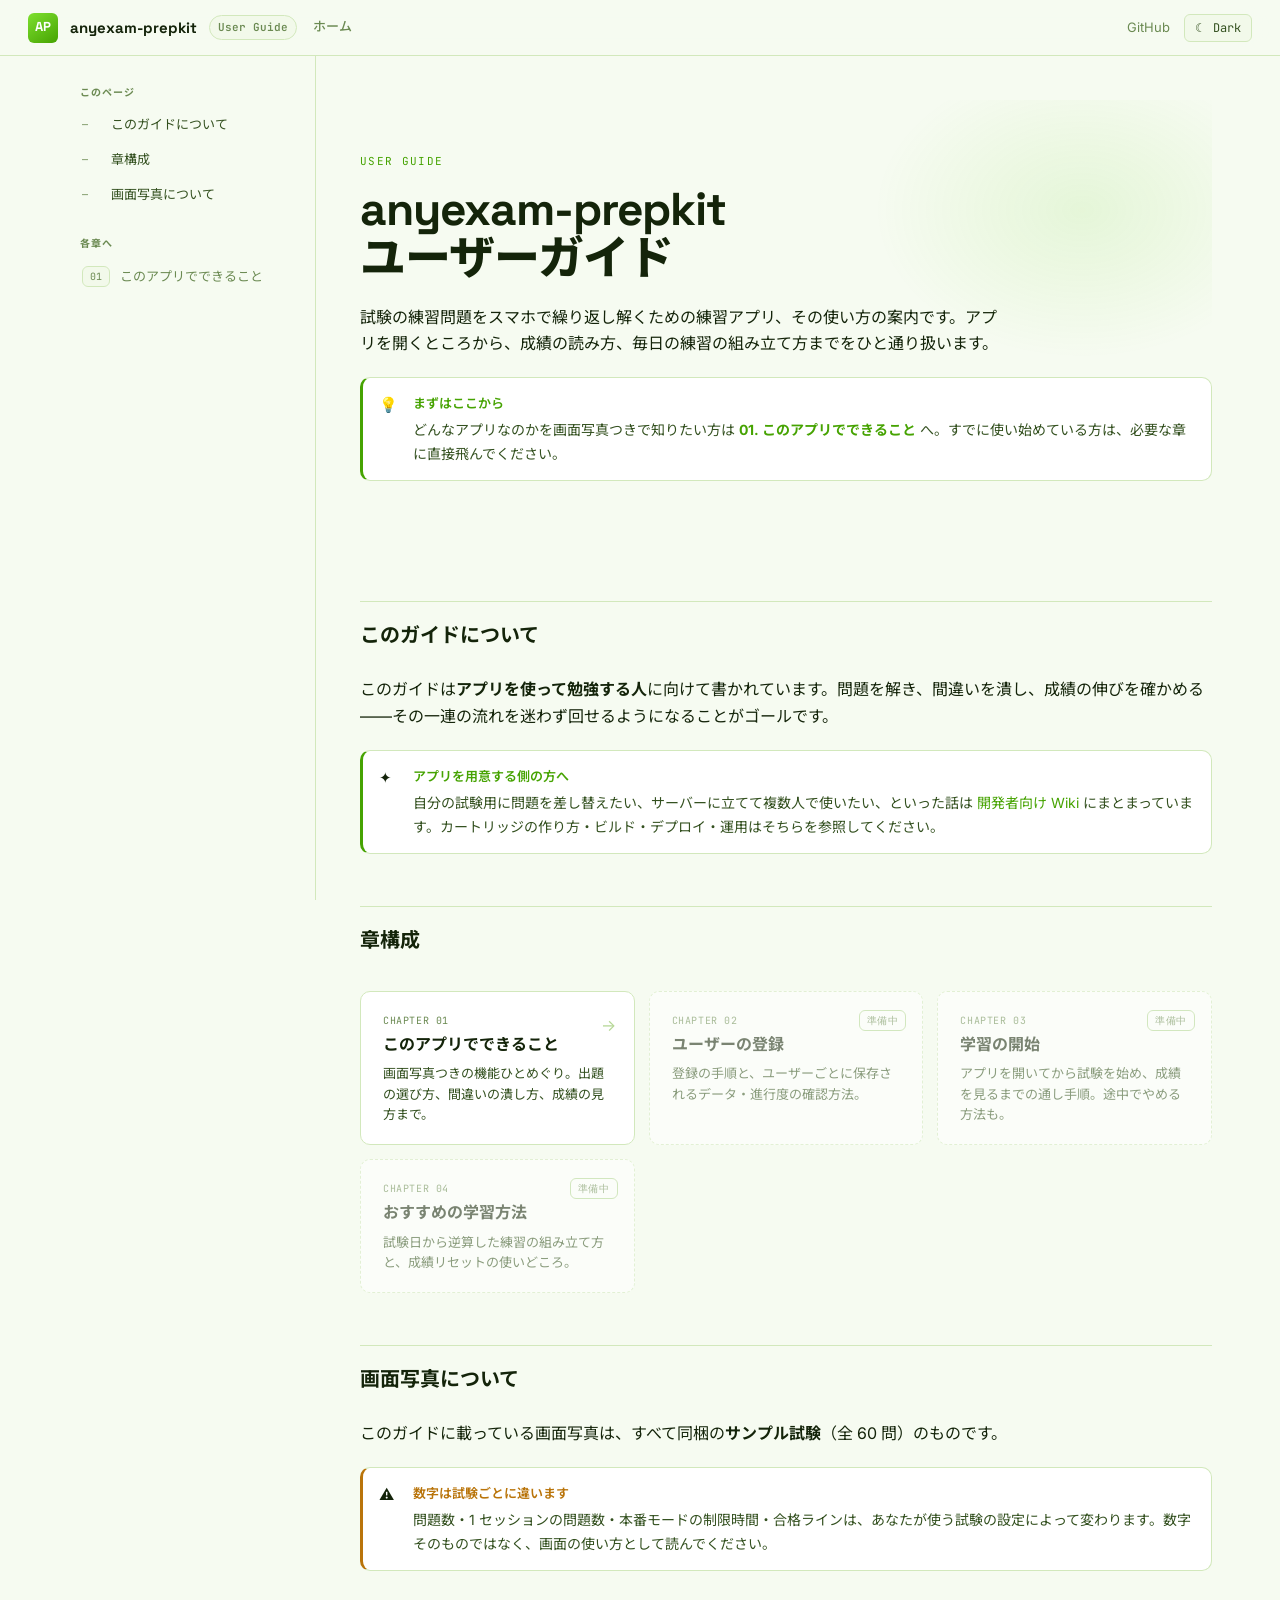
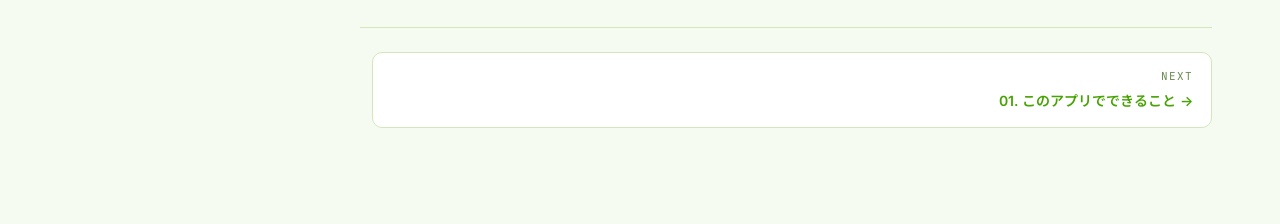
==== docs/user_guide/index.html @ 0434b2e1 "docs: ユーザーガイドを GitHub Pages の公開サイトにする Markdown 版を HTML の静的サイトに置き換え、docs/ を Pages の公開元にする。  - docs/us" ====
<!DOCTYPE html>
<html lang="ja" data-theme="void" data-mode="dark">
<head>
  <meta charset="UTF-8" />
  <meta name="viewport" content="width=device-width, initial-scale=1.0" />
  <title>anyexam-prepkit — ユーザーガイド</title>
  <meta name="description" content="試験対策アプリ anyexam-prepkit を使って勉強する人のためのユーザーガイド。" />
  <link rel="stylesheet" href="./assets/styles.css" />
  <script src="./assets/app.js" defer></script>
</head>
<body>
  <div id="read-progress"></div>

  <header class="page-header">
    <div class="brand">
      <a href="./index.html">
        <span class="logo">AP</span>
        <span>anyexam-prepkit</span>
      </a>
      <span class="badge">User Guide</span>
      <span class="page-title">ホーム</span>
    </div>
    <nav class="header-nav">
      <a href="https://github.com/Kumapapa2012/anyexam-prepkit" target="_blank" rel="noopener">GitHub</a>
      <button class="mode-btn" data-mode-toggle type="button">☀ Light</button>
    </nav>
  </header>

  <main class="page">
    <aside class="sidebar">
      <div class="sidebar-section">
        <p class="sidebar-heading">このページ</p>
        <ul class="sidebar-list" id="toc-index">
          <li><a href="#about"><span class="sn">—</span>このガイドについて</a></li>
          <li><a href="#chapters"><span class="sn">—</span>章構成</a></li>
          <li><a href="#note"><span class="sn">—</span>画面写真について</a></li>
        </ul>
      </div>
      <div class="sidebar-section">
        <p class="sidebar-heading">各章へ</p>
        <div class="sidebar-chapters">
          <a href="./01_what_you_can_do.html"><span class="cn">01</span>このアプリでできること</a>
        </div>
      </div>
    </aside>

    <article class="content">

      <!-- HERO -->
      <section id="hero">
        <div class="hero">
          <div class="hero-eyebrow">User Guide</div>
          <h1>anyexam-prepkit<br>ユーザーガイド</h1>
          <p class="lead">試験の練習問題をスマホで繰り返し解くための練習アプリ、その使い方の案内です。アプリを開くところから、成績の読み方、毎日の練習の組み立て方までをひと通り扱います。</p>
          <div class="callout callout-note">
            <span class="callout-icon">💡</span>
            <div class="callout-body">
              <span class="callout-title">まずはここから</span>
              <p>どんなアプリなのかを画面写真つきで知りたい方は <strong><a href="./01_what_you_can_do.html">01. このアプリでできること</a></strong> へ。すでに使い始めている方は、必要な章に直接飛んでください。</p>
            </div>
          </div>
        </div>
      </section>

      <!-- ABOUT -->
      <section id="about">
        <h2>このガイドについて</h2>
        <p>このガイドは<strong>アプリを使って勉強する人</strong>に向けて書かれています。問題を解き、間違いを潰し、成績の伸びを確かめる——その一連の流れを迷わず回せるようになることがゴールです。</p>

        <div class="callout callout-ok">
          <span class="callout-icon">✦</span>
          <div class="callout-body">
            <span class="callout-title">アプリを用意する側の方へ</span>
            <p>自分の試験用に問題を差し替えたい、サーバーに立てて複数人で使いたい、といった話は
            <a href="https://github.com/Kumapapa2012/anyexam-prepkit/wiki" target="_blank" rel="noopener">開発者向け Wiki</a>
            にまとまっています。カートリッジの作り方・ビルド・デプロイ・運用はそちらを参照してください。</p>
          </div>
        </div>
      </section>

      <!-- CHAPTERS -->
      <section id="chapters">
        <h2>章構成</h2>
        <div class="chapter-grid">
          <a class="chapter-card" href="./01_what_you_can_do.html">
            <span class="card-arrow">→</span>
            <span class="cn">Chapter 01</span>
            <h3>このアプリでできること</h3>
            <p>画面写真つきの機能ひとめぐり。出題の選び方、間違いの潰し方、成績の見方まで。</p>
          </a>
          <div class="chapter-card is-todo">
            <span class="cn">Chapter 02</span>
            <h3>ユーザーの登録</h3>
            <p>登録の手順と、ユーザーごとに保存されるデータ・進行度の確認方法。</p>
            <span class="todo-tag">準備中</span>
          </div>
          <div class="chapter-card is-todo">
            <span class="cn">Chapter 03</span>
            <h3>学習の開始</h3>
            <p>アプリを開いてから試験を始め、成績を見るまでの通し手順。途中でやめる方法も。</p>
            <span class="todo-tag">準備中</span>
          </div>
          <div class="chapter-card is-todo">
            <span class="cn">Chapter 04</span>
            <h3>おすすめの学習方法</h3>
            <p>試験日から逆算した練習の組み立て方と、成績リセットの使いどころ。</p>
            <span class="todo-tag">準備中</span>
          </div>
        </div>
      </section>

      <!-- NOTE -->
      <section id="note">
        <h2>画面写真について</h2>
        <p>このガイドに載っている画面写真は、すべて同梱の<strong>サンプル試験</strong>（全 60 問）のものです。</p>
        <div class="callout callout-warn">
          <span class="callout-icon">⚠️</span>
          <div class="callout-body">
            <span class="callout-title">数字は試験ごとに違います</span>
            <p>問題数・1 セッションの問題数・本番モードの制限時間・合格ラインは、あなたが使う試験の設定によって変わります。数字そのものではなく、画面の使い方として読んでください。</p>
          </div>
        </div>
      </section>

      <div class="pager">
        <span></span>
        <a class="next" href="./01_what_you_can_do.html">
          <span class="pager-label">Next</span>
          <span class="pager-title">01. このアプリでできること →</span>
        </a>
      </div>

    </article>
  </main>
</body>
</html>
---- docs/user_guide/assets/styles.css ----
/* ==========================================================================
   anyexam-prepkit — ユーザーガイド
   Theme: void (アプリのライムグリーンに合わせた配色) / Modes: dark | light
   ========================================================================== */

/* ---------- Google Fonts ---------- */
@import url('https://fonts.googleapis.com/css2?family=Inter:wght@300;400;500;600;700;800&family=JetBrains+Mono:ital,wght@0,400;0,500;0,700;1,400&family=Space+Grotesk:wght@400;500;600;700;800&family=Noto+Sans+JP:wght@400;500;700&display=swap');

/* ==========================================================================
   THEME TOKENS
   ========================================================================== */

/* ── dark ── */
:root,
[data-theme="void"][data-mode="dark"] {
  --bg:          #0a0f07;
  --bg-subtle:   #0e150a;
  --surface:     #131b0f;
  --surface-2:   #1a2414;
  --surface-3:   #24311b;
  --border:      #223019;
  --border-2:    #324524;
  --fg:          #e4f0da;
  --fg-2:        #b4cfa0;
  --muted:       #7a9865;
  --accent:      #7ee02f;
  --accent-2:    #58cc02;
  --accent-weak: rgba(126,224,47,.12);
  --accent-glow: rgba(126,224,47,.30);
  --ok:          #58cc02;
  --warn:        #f0b429;
  --err:         #f87171;
  --font-ui:     'Inter', 'Noto Sans JP', ui-sans-serif, sans-serif;
  --font-display:'Space Grotesk', 'Noto Sans JP', 'Inter', sans-serif;
  --font-mono:   'JetBrains Mono', ui-monospace, Consolas, monospace;
  --pre-bg:      #050803;
  --pre-border:  #1c2a14;
  --header-bg:   rgba(10,15,7,.88);
  --radius:      10px;
  --radius-sm:   6px;
  --radius-lg:   16px;
  color-scheme: dark;
}

/* ── light ── */
[data-theme="void"][data-mode="light"] {
  --bg:          #f6fbf1;
  --bg-subtle:   #edf7e3;
  --surface:     #ffffff;
  --surface-2:   #f2f9ea;
  --surface-3:   #e4f3d3;
  --border:      #d2e8bc;
  --border-2:    #b5d795;
  --fg:          #14240a;
  --fg-2:        #33501f;
  --muted:       #6b8a52;
  --accent:      #46a302;
  --accent-2:    #58cc02;
  --accent-weak: rgba(70,163,2,.10);
  --accent-glow: rgba(70,163,2,.22);
  --ok:          #46a302;
  --warn:        #b9740a;
  --err:         #d33a3a;
  --pre-bg:      #f3faeb;
  --pre-border:  #d2e8bc;
  --header-bg:   rgba(246,251,241,.92);
  color-scheme: light;
}
/* ==========================================================================
   RESET + BASE
   ========================================================================== */

*, *::before, *::after { box-sizing: border-box; }
html, body { margin: 0; padding: 0; }

body {
  font-family: var(--font-ui);
  background: var(--bg);
  color: var(--fg);
  line-height: 1.7;
  -webkit-font-smoothing: antialiased;
  transition: background .2s, color .2s;
}

a { color: var(--accent); text-decoration: none; }
a:hover { text-decoration: underline; }

code, pre, kbd { font-family: var(--font-mono); }

kbd {
  display: inline-block;
  padding: 1px 6px;
  border: 1px solid var(--border);
  border-bottom-width: 2px;
  border-radius: var(--radius-sm);
  background: var(--surface-2);
  font-size: .82em;
}

/* ==========================================================================
   PROGRESS BAR
   ========================================================================== */

#read-progress {
  position: fixed;
  top: 0; left: 0;
  height: 2px;
  width: 0%;
  background: linear-gradient(90deg, var(--accent), var(--accent-2));
  z-index: 200;
  transition: width .08s linear;
  box-shadow: 0 0 8px var(--accent-glow);
}

/* ==========================================================================
   HEADER
   ========================================================================== */

.page-header {
  position: sticky;
  top: 0;
  z-index: 100;
  height: 56px;
  background: var(--header-bg);
  backdrop-filter: blur(20px) saturate(1.6);
  -webkit-backdrop-filter: blur(20px) saturate(1.6);
  border-bottom: 1px solid var(--border);
  display: flex;
  align-items: center;
  justify-content: space-between;
  padding: 0 28px;
  gap: 16px;
}

.brand {
  display: flex;
  align-items: center;
  gap: 12px;
  font-family: var(--font-display);
  font-weight: 700;
  font-size: 15px;
  color: var(--fg);
}
.brand a { display: flex; align-items: center; gap: 12px; color: inherit; }
.brand a:hover { text-decoration: none; }

.logo {
  width: 30px; height: 30px;
  border-radius: var(--radius-sm);
  background: linear-gradient(145deg, #7ee02f 0%, #46a302 100%);
  display: grid; place-items: center;
  font-weight: 900; font-size: 13px;
  color: #fff;
  font-family: var(--font-display);
  flex-shrink: 0;
}

.badge {
  display: inline-block;
  padding: 2px 8px;
  border-radius: 999px;
  font-size: 11px; font-weight: 600;
  border: 1px solid var(--border);
  background: var(--surface-2);
  color: var(--muted);
  font-family: var(--font-mono);
  vertical-align: middle;
}

.badge-ok  { background: rgba(88,204,2,.12);  border-color: rgba(88,204,2,.4);  color: var(--ok);   }
.badge-warn{ background: rgba(240,180,41,.1);  border-color: rgba(240,180,41,.35);  color: var(--warn); }
.badge-err { background: rgba(248,113,113,.1); border-color: rgba(248,113,113,.35); color: var(--err);  }

.header-nav {
  display: flex; align-items: center; gap: 4px;
  font-size: 13px;
}
.header-nav a {
  color: var(--muted);
  padding: 5px 10px;
  border-radius: var(--radius-sm);
  transition: color .15s, background .15s;
}
.header-nav a:hover { color: var(--fg); background: var(--surface-2); text-decoration: none; }
.header-nav a.active { color: var(--fg); }

.theme-btn, .mode-btn {
  display: flex; align-items: center; gap: 6px;
  padding: 5px 10px;
  border: 1px solid var(--border);
  border-radius: var(--radius-sm);
  background: var(--surface-2);
  color: var(--fg-2);
  font-size: 12px;
  cursor: pointer;
  font-family: var(--font-mono);
  transition: border-color .15s, color .15s;
}
.theme-btn:hover, .mode-btn:hover { border-color: var(--accent); color: var(--accent); }

/* ==========================================================================
   LAYOUT
   ========================================================================== */

.page {
  display: grid;
  grid-template-columns: 248px 1fr;
  max-width: 1200px;
  margin: 0 auto;
  padding: 0 28px;
}

/* ==========================================================================
   SIDEBAR
   ========================================================================== */

.sidebar {
  position: sticky;
  top: 56px;
  align-self: start;
  height: calc(100vh - 56px);
  overflow-y: auto;
  padding: 28px 20px 28px 0;
  border-right: 1px solid var(--border);
  scrollbar-width: thin;
  scrollbar-color: var(--border) transparent;
}
.sidebar::-webkit-scrollbar { width: 3px; }
.sidebar::-webkit-scrollbar-thumb { background: var(--border); border-radius: 2px; }

.sidebar-section { margin-bottom: 24px; }

.sidebar-heading {
  font-size: 10px;
  text-transform: uppercase;
  letter-spacing: .1em;
  color: var(--muted);
  font-weight: 700;
  margin: 0 0 6px 12px;
  font-family: var(--font-mono);
}
[data-theme="void"] .sidebar-heading { font-family: var(--font-ui); }

.sidebar-list {
  list-style: none;
  padding: 0; margin: 0;
}
.sidebar-list li { margin: 1px 0; }

.sidebar-list a {
  display: flex;
  align-items: center;
  gap: 9px;
  padding: 6px 12px;
  border-radius: var(--radius-sm);
  color: var(--fg-2);
  font-size: 13px;
  transition: background .15s, color .15s, border-color .15s;
  border-left: 2px solid transparent;
  position: relative;
}
.sidebar-list a .sn {
  font-family: var(--font-mono);
  font-size: 10px;
  color: var(--muted);
  min-width: 20px;
  flex-shrink: 0;
  transition: color .15s;
}
.sidebar-list a:hover {
  background: var(--surface-2);
  color: var(--fg);
  text-decoration: none;
}
.sidebar-list a:hover .sn { color: var(--accent); }

.sidebar-list a.active {
  background: var(--accent-weak);
  color: var(--fg);
  border-left-color: var(--accent);
  font-weight: 600;
}
.sidebar-list a.active .sn { color: var(--accent); }

.sidebar-chapters a.current {
  background: var(--accent-weak);
  border-color: var(--accent);
  color: var(--fg);
}


/* chapter links */
.sidebar-chapters a {
  display: flex; align-items: center; gap: 10px;
  padding: 7px 12px;
  border-radius: var(--radius-sm);
  color: var(--muted);
  font-size: 13px;
  border-left: 2px solid transparent;
  transition: background .15s, color .15s;
}
.sidebar-chapters a:hover {
  background: var(--surface-2);
  color: var(--fg);
  text-decoration: none;
}
.sidebar-chapters a .cn {
  font-family: var(--font-mono);
  font-size: 10px;
  background: var(--surface-2);
  border: 1px solid var(--border);
  padding: 1px 5px;
  border-radius: var(--radius-sm);
  color: var(--muted);
  min-width: 28px;
  text-align: center;
  flex-shrink: 0;
}

/* ==========================================================================
   CONTENT — SHARED
   ========================================================================== */

.content {
  padding: 44px 0 96px 44px;
  min-width: 0;
}

.content > section { margin-bottom: 52px; }

.content p { color: var(--fg); margin: 0 0 12px; }
.content h3 {
  font-family: var(--font-display);
  font-size: 15px; font-weight: 700;
  margin: 28px 0 10px;
  color: var(--fg);
  display: flex; align-items: center; gap: 9px;
}
.content h3::before {
  content: '';
  width: 3px; height: 15px;
  background: var(--accent);
  border-radius: 2px;
  flex-shrink: 0;
}
.content ul, .content ol { padding-left: 1.5em; }
.content li { margin: 4px 0; color: var(--fg); }
.content strong { color: var(--fg); }

.lead {
  color: var(--fg-2);
  font-size: 16px;
  line-height: 1.65;
  max-width: 640px;
  margin: 0 0 28px;
}

/* inline code */
.content :not(pre) > code {
  background: var(--surface-2);
  border: 1px solid var(--border);
  padding: 1px 6px;
  border-radius: var(--radius-sm);
  font-size: .86em;
  color: var(--accent);
}

/* ==========================================================================
   CODE BLOCKS
   ========================================================================== */

.code-wrap { margin: 14px 0; }

.code-header {
  display: flex;
  align-items: center;
  justify-content: space-between;
  background: var(--surface);
  border: 1px solid var(--border);
  border-bottom: none;
  border-radius: var(--radius) var(--radius) 0 0;
  padding: 6px 12px;
}

.code-lang {
  font-family: var(--font-mono);
  font-size: 10px;
  color: var(--muted);
  text-transform: uppercase;
  letter-spacing: .08em;
}

.copy-btn {
  display: flex; align-items: center; gap: 5px;
  background: transparent;
  border: 1px solid var(--border);
  color: var(--muted);
  border-radius: var(--radius-sm);
  padding: 3px 8px;
  font-size: 11px;
  font-family: var(--font-mono);
  cursor: pointer;
  transition: border-color .15s, color .15s;
}
.copy-btn:hover { border-color: var(--accent); color: var(--accent); }
.copy-btn.copied { border-color: var(--ok); color: var(--ok); }

.content pre {
  background: var(--pre-bg);
  border: 1px solid var(--pre-border);
  border-top: none;
  border-radius: 0 0 var(--radius) var(--radius);
  padding: 16px 20px;
  overflow-x: auto;
  margin: 0;
}
.content pre code {
  background: transparent;
  border: none; padding: 0;
  color: var(--fg);
  font-size: 13px;
  line-height: 1.65;
}

/* ==========================================================================
   CALLOUTS
   ========================================================================== */

.callout {
  display: grid;
  grid-template-columns: 22px 1fr;
  gap: 0 12px;
  align-items: start;
  border: 1px solid var(--border);
  border-radius: var(--radius);
  padding: 14px 16px;
  margin: 20px 0;
  background: var(--surface);
}
.callout-icon { font-size: 15px; line-height: 1.7; }
.callout-title {
  display: block;
  font-weight: 600;
  font-size: 13px;
  margin-bottom: 4px;
}
.callout p { margin: 0; font-size: 14px; color: var(--fg-2); }

.callout-note  { border-left: 3px solid var(--accent); }
.callout-note  .callout-title { color: var(--accent); }
.callout-warn  { border-left: 3px solid var(--warn);  }
.callout-warn  .callout-title { color: var(--warn); }
.callout-ok    { border-left: 3px solid var(--ok);   }
.callout-ok    .callout-title { color: var(--ok); }

/* ==========================================================================
   TABLES
   ========================================================================== */

.content table {
  border-collapse: collapse;
  width: 100%;
  margin: 16px 0;
  font-size: 13.5px;
}
.content th, .content td {
  border: 1px solid var(--border);
  padding: 9px 14px;
  text-align: left;
  vertical-align: top;
}
.content th {
  background: var(--surface-2);
  font-weight: 600;
  font-size: 11px;
  text-transform: uppercase;
  letter-spacing: .05em;
  color: var(--muted);
}
.content tbody tr:hover td { background: var(--bg-subtle); }

/* ==========================================================================
   STEP LIST
   ========================================================================== */

.steps { list-style: none; padding: 0; margin: 16px 0; display: flex; flex-direction: column; gap: 10px; }

.steps > li {
  display: grid;
  grid-template-columns: 40px 1fr;
  background: var(--surface);
  border: 1px solid var(--border);
  border-radius: var(--radius);
  overflow: hidden;
  transition: border-color .15s;
}
.steps > li:hover { border-color: var(--accent); }

.step-num {
  display: grid; place-items: center;
  background: var(--surface-2);
  border-right: 1px solid var(--border);
  font-family: var(--font-mono);
  font-size: 13px; font-weight: 700;
  color: var(--accent);
  min-height: 48px;
}
@keyframes blink { 0%,100% { opacity: 1; } 50% { opacity: 0; } }

.step-body { padding: 14px 16px 14px 0; }
.step-body > strong:first-child { display: block; font-size: 14px; font-weight: 600; margin-bottom: 8px; }
.step-body > p { margin: 6px 0 0; font-size: 13px; color: var(--fg-2); }

/* ==========================================================================
   FIGURES
   ========================================================================== */

.figure {
  margin: 20px 0;
  border: 1px solid var(--border);
  border-radius: var(--radius);
  overflow: hidden;
  background: var(--surface);
}
.figure img { display: block; width: 100%; height: auto; }
.figure figcaption {
  padding: 8px 16px;
  font-size: 12px;
  color: var(--muted);
  border-top: 1px solid var(--border);
  font-family: var(--font-mono);
}
.figure-placeholder {
  aspect-ratio: 16/9;
  display: grid; place-items: center;
  background: repeating-linear-gradient(
    -45deg,
    var(--surface), var(--surface) 12px,
    var(--surface-2) 12px, var(--surface-2) 24px
  );
  color: var(--muted);
  font-size: 12px;
  font-family: var(--font-mono);
}

/* ==========================================================================
   PAGER
   ========================================================================== */

.pager {
  display: flex; gap: 12px;
  margin-top: 56px; padding-top: 24px;
  border-top: 1px solid var(--border);
}
.pager a {
  flex: 1;
  padding: 14px 18px;
  border: 1px solid var(--border);
  border-radius: var(--radius);
  background: var(--surface);
  transition: border-color .15s, background .15s;
}
.pager a:hover { border-color: var(--accent); background: var(--accent-weak); text-decoration: none; }
.pager-label { display: block; font-size: 11px; color: var(--muted); text-transform: uppercase; letter-spacing: .08em; font-family: var(--font-mono); margin-bottom: 4px; }
.pager-title { display: block; font-weight: 600; font-size: 14px; }
.pager .next { text-align: right; }

/* ==========================================================================
   HEADINGS — chapter pages
   ========================================================================== */

.chapter-eyebrow {
  font-family: var(--font-mono);
  font-size: 11px;
  letter-spacing: .12em;
  text-transform: uppercase;
  color: var(--accent);
  margin-bottom: 10px;
}

.content h1 {
  font-family: var(--font-display);
  font-size: 40px; font-weight: 800;
  letter-spacing: -.02em; line-height: 1.1;
  margin: 0 0 16px;
  position: relative;
}

/* big decorative chapter number behind heading (void/copper only) */
.chapter-bg-num {
  position: absolute;
  right: 0; top: -12px;
  font-size: 96px; font-weight: 900; line-height: 1;
  font-family: var(--font-display);
  color: var(--accent-weak);
  user-select: none; pointer-events: none;
  z-index: -1;
}

.content h2 {
  font-family: var(--font-display);
  font-size: 20px; font-weight: 700;
  margin: 0 0 14px;
  padding: 20px 0 14px;
  border-top: 1px solid var(--border);
  line-height: 1.3;
  display: flex; align-items: center; gap: 10px;
}

.h2-num {
  font-family: var(--font-mono);
  font-size: 11px; font-weight: 400;
  color: var(--muted);
  background: var(--surface-2);
  border: 1px solid var(--border);
  padding: 2px 7px;
  border-radius: var(--radius-sm);
  flex-shrink: 0;
}

/* ==========================================================================
   INDEX PAGE — hero
   ========================================================================== */

.hero {
  padding: 52px 0 48px;
  position: relative;
  overflow: hidden;
}
.hero-eyebrow {
  font-family: var(--font-mono);
  font-size: 11px;
  letter-spacing: .12em;
  text-transform: uppercase;
  color: var(--accent);
  margin-bottom: 14px;
}

.hero h1 {
  font-family: var(--font-display);
  font-size: 46px; font-weight: 800;
  letter-spacing: -.025em; line-height: 1.08;
  margin: 0 0 20px;
}

/* decorative gradient orb (void only) */
[data-theme="void"] .hero::before {
  content: '';
  position: absolute;
  right: -80px; top: -40px;
  width: 420px; height: 300px;
  background: radial-gradient(ellipse at center, rgba(88,204,2,.10) 0%, transparent 70%);
  pointer-events: none;
}

/* ==========================================================================
   CHAPTER CARDS (index page)
   ========================================================================== */

.chapter-grid {
  display: grid;
  grid-template-columns: repeat(auto-fill, minmax(260px, 1fr));
  gap: 14px;
  margin: 24px 0;
}

.chapter-card {
  display: block;
  padding: 20px 22px;
  border: 1px solid var(--border);
  border-radius: var(--radius);
  background: var(--surface);
  color: var(--fg);
  transition: transform .15s, border-color .15s, box-shadow .15s;
  position: relative;
  overflow: hidden;
}
[data-theme="void"] .chapter-card::after {
  content: '';
  position: absolute; inset: 0;
  background: linear-gradient(135deg, var(--accent-weak) 0%, transparent 60%);
  opacity: 0;
  transition: opacity .2s;
}
[data-theme="void"] .chapter-card:hover::after { opacity: 1; }

.chapter-card:hover {
  border-color: var(--accent);
  transform: translateY(-2px);
  box-shadow: 0 8px 24px var(--accent-glow);
  text-decoration: none;
}
.chapter-card .cn {
  font-family: var(--font-mono);
  font-size: 10px;
  color: var(--muted);
  letter-spacing: .06em;
  text-transform: uppercase;
  margin-bottom: 6px;
  display: block;
}
.chapter-card h3 {
  font-family: var(--font-display);
  font-size: 16px; font-weight: 700;
  margin: 0 0 8px; line-height: 1.3;
}
.chapter-card p {
  margin: 0;
  color: var(--fg-2);
  font-size: 13px; line-height: 1.55;
}
.chapter-card .card-arrow {
  position: absolute; right: 18px; top: 20px;
  color: var(--border-2);
  font-size: 16px;
  transition: color .15s, transform .15s;
}
.chapter-card:hover .card-arrow { color: var(--accent); transform: translateX(3px); }

/* ==========================================================================
   RESPONSIVE
   ========================================================================== */

.content > section,
.hero {
  scroll-margin-top: 72px;
}

@media (max-width: 880px) {
  .page { grid-template-columns: 1fr; padding: 0 16px; }
  .sidebar {
    position: static; height: auto;
    border-right: none;
    border-bottom: 1px solid var(--border);
    padding: 16px 0;
    display: flex; flex-wrap: wrap; gap: 0 24px;
  }
  .sidebar-section { min-width: 160px; }
  .content { padding: 24px 0 64px; }
  .content h1 { font-size: 30px; }
  .hero h1 { font-size: 32px; }
  .chapter-bg-num { display: none; }
}

/* ==========================================================================
   PHONE SCREENSHOTS
   スクリーンショットはすべて縦向きスマホ（375x812）。
   本文幅いっぱいに伸ばすと巨大になるので、端末幅に寄せて中央に置く。
   ========================================================================== */

.shot {
  margin: 24px 0;
  display: flex;
  flex-direction: column;
  align-items: center;
  gap: 10px;
}

.shot img {
  display: block;
  width: 100%;
  max-width: 300px;
  height: auto;
  border: 1px solid var(--border-2);
  border-radius: 18px;
  background: #fff;
  box-shadow: 0 8px 28px rgba(0, 0, 0, .28);
}
[data-mode="light"] .shot img { box-shadow: 0 6px 22px rgba(20, 36, 10, .14); }

.shot figcaption {
  font-family: var(--font-mono);
  font-size: 12px;
  line-height: 1.6;
  color: var(--muted);
  text-align: center;
  max-width: 460px;
}

/* 2〜3 枚を横並びに */
.shot-row {
  display: grid;
  grid-template-columns: repeat(auto-fit, minmax(200px, 1fr));
  gap: 22px;
  margin: 24px 0;
  align-items: start;
}
.shot-row .shot { margin: 0; }
.shot-row .shot img { max-width: 260px; }

/* 画面の一部を切り出した横長の図（端末枠を付けない） */
.shot.wide img {
  max-width: 100%;
  border-radius: var(--radius);
}

/* ==========================================================================
   FEATURE LIST — 「できること」の粒立て
   ========================================================================== */

.feature-list { display: flex; flex-direction: column; gap: 10px; margin: 18px 0; }

.feature-list > div {
  display: grid;
  grid-template-columns: 44px 1fr;
  gap: 4px 14px;
  align-items: start;
  padding: 14px 16px;
  background: var(--surface);
  border: 1px solid var(--border);
  border-radius: var(--radius);
  transition: border-color .15s;
}
.feature-list > div:hover { border-color: var(--accent); }
.feature-list .fi { font-size: 22px; grid-row: span 2; line-height: 1.3; text-align: center; }
.feature-list .ft { font-weight: 700; font-size: 14px; }
.feature-list .fd { font-size: 13px; color: var(--fg-2); line-height: 1.65; }

/* 本文中の軽い注記 */
.note-inline {
  font-size: 13px;
  color: var(--muted);
  border-left: 2px solid var(--border-2);
  padding-left: 12px;
  margin: 14px 0;
}

@media (max-width: 560px) {
  .shot-row { grid-template-columns: 1fr; }
}

/* ==========================================================================
   CHAPTER CARDS — 未執筆の章
   ========================================================================== */

.chapter-card.is-todo {
  opacity: .55;
  cursor: default;
  border-style: dashed;
}
.chapter-card.is-todo:hover {
  border-color: var(--border);
  transform: none;
  box-shadow: none;
}
[data-theme="void"] .chapter-card.is-todo:hover::after { opacity: 0; }

.todo-tag {
  position: absolute; right: 16px; top: 18px;
  font-family: var(--font-mono);
  font-size: 10px;
  letter-spacing: .06em;
  color: var(--muted);
  border: 1px solid var(--border-2);
  border-radius: var(--radius-sm);
  padding: 1px 7px;
}

/* 章カード内の h3 には見出しバーを付けない */
.chapter-card h3::before { display: none; }
.chapter-card h3 { display: block; }

/* ==========================================================================
   HEADER — 現在地ラベルと狭い画面での詰め
   ========================================================================== */

.page-title {
  font-size: 13px;
  color: var(--muted);
  font-weight: 500;
  margin-left: 4px;
  white-space: nowrap;
}
.brand a > span:last-child { white-space: nowrap; }

@media (max-width: 720px) {
  .page-header { padding: 0 14px; gap: 10px; }
  .page-title { display: none; }
}
@media (max-width: 480px) {
  .brand .badge { display: none; }
  .brand, .brand a { gap: 8px; }
  .brand { font-size: 14px; }
  .header-nav { gap: 10px; }
}
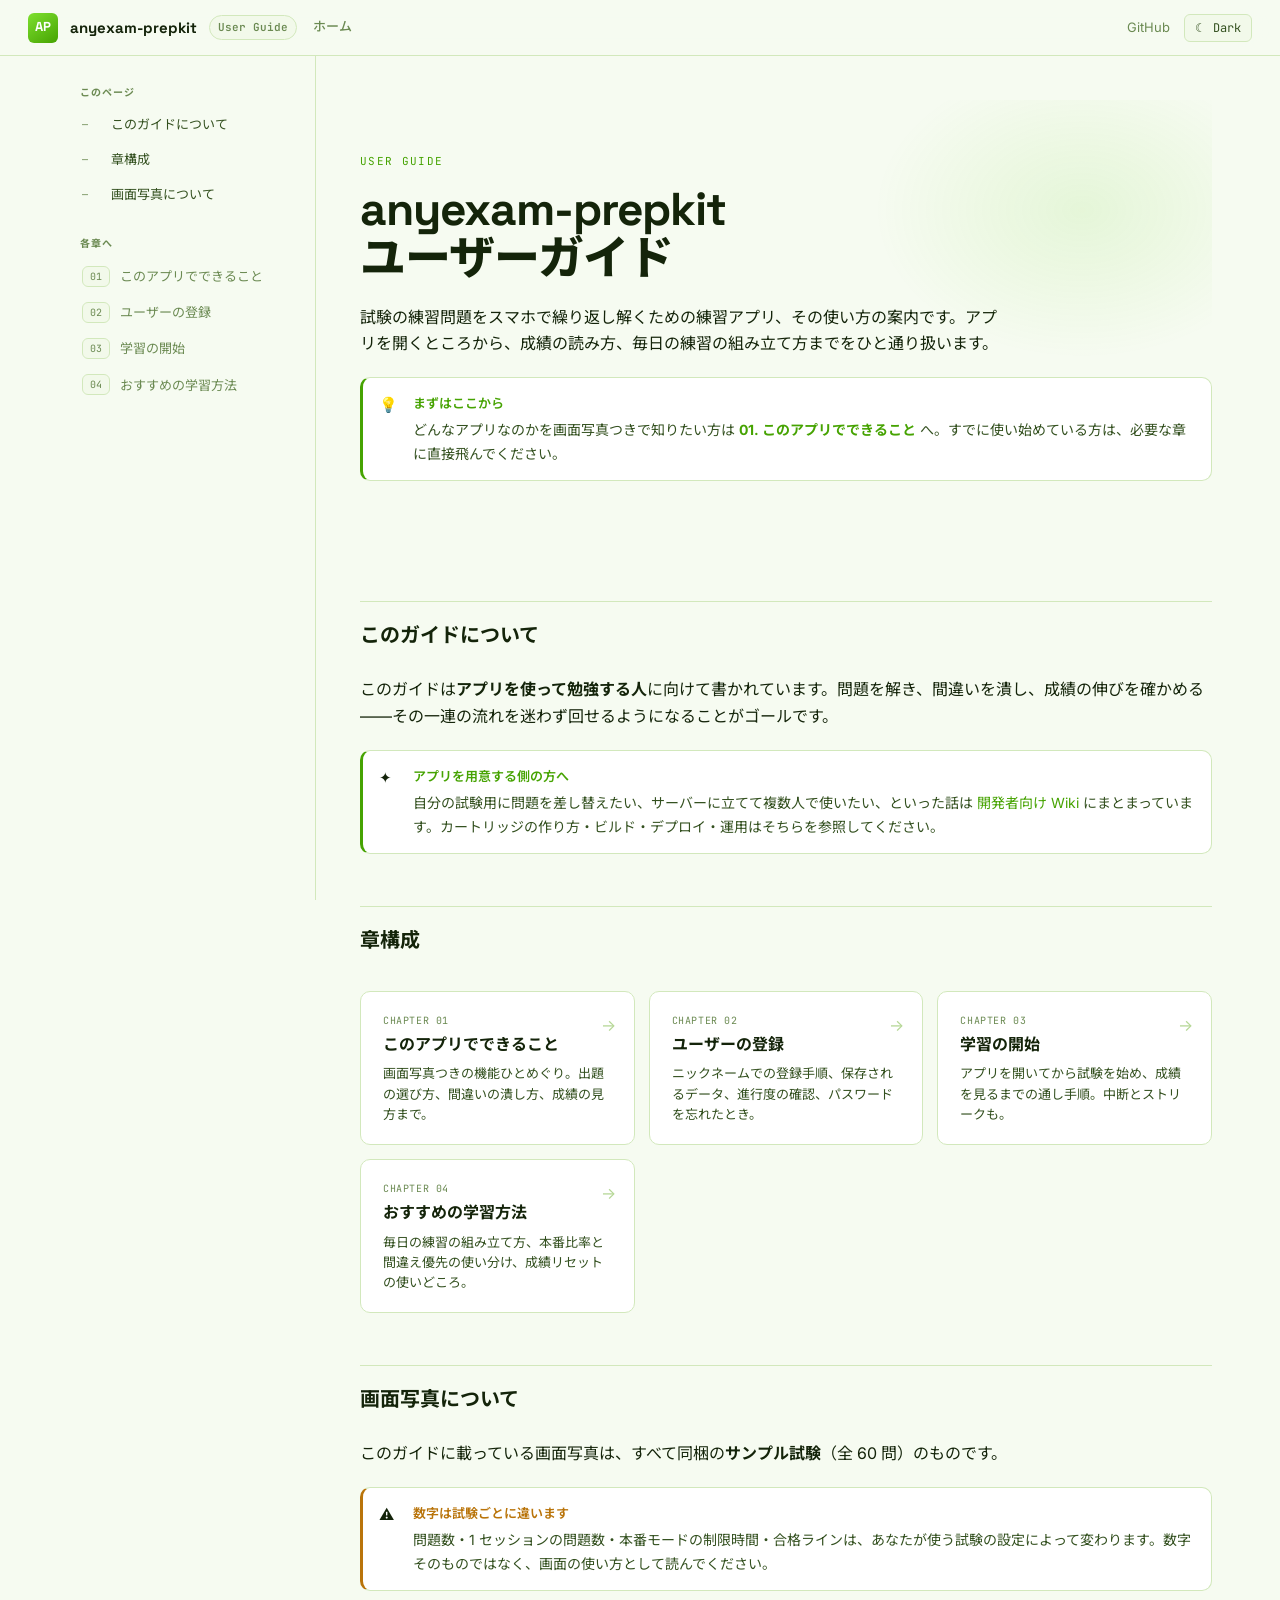
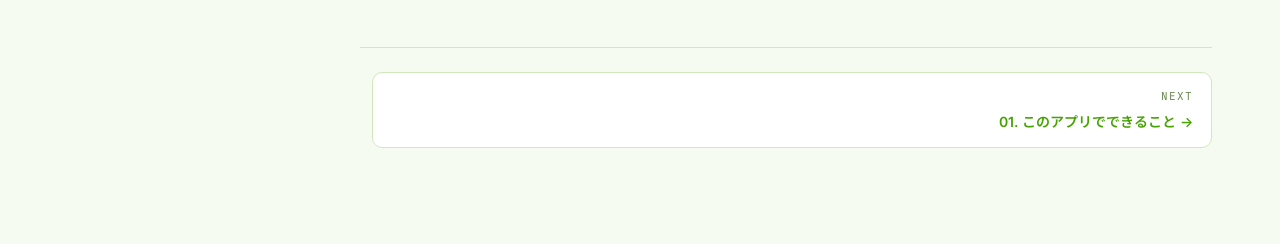
==== commit fdb62516: "docs: ユーザーガイドの残り3章を追加 - 02 ユーザーの登録：登録・ログイン手順、管理されるデータと保存されないもの、   進行度の確認方法、パスワードを忘れたとき（変更・リセットUIは無いた" ====
--- a/docs/user_guide/index.html
+++ b/docs/user_guide/index.html
@@ -40,6 +40,9 @@
         <p class="sidebar-heading">各章へ</p>
         <div class="sidebar-chapters">
           <a href="./01_what_you_can_do.html"><span class="cn">01</span>このアプリでできること</a>
+          <a href="./02_sign_up.html"><span class="cn">02</span>ユーザーの登録</a>
+          <a href="./03_getting_started.html"><span class="cn">03</span>学習の開始</a>
+          <a href="./04_study_tips.html"><span class="cn">04</span>おすすめの学習方法</a>
         </div>
       </div>
     </aside>
@@ -88,24 +91,24 @@
             <h3>このアプリでできること</h3>
             <p>画面写真つきの機能ひとめぐり。出題の選び方、間違いの潰し方、成績の見方まで。</p>
           </a>
-          <div class="chapter-card is-todo">
+          <a class="chapter-card" href="./02_sign_up.html">
+            <span class="card-arrow">→</span>
             <span class="cn">Chapter 02</span>
             <h3>ユーザーの登録</h3>
-            <p>登録の手順と、ユーザーごとに保存されるデータ・進行度の確認方法。</p>
-            <span class="todo-tag">準備中</span>
-          </div>
-          <div class="chapter-card is-todo">
+            <p>ニックネームでの登録手順、保存されるデータ、進行度の確認、パスワードを忘れたとき。</p>
+          </a>
+          <a class="chapter-card" href="./03_getting_started.html">
+            <span class="card-arrow">→</span>
             <span class="cn">Chapter 03</span>
             <h3>学習の開始</h3>
-            <p>アプリを開いてから試験を始め、成績を見るまでの通し手順。途中でやめる方法も。</p>
-            <span class="todo-tag">準備中</span>
-          </div>
-          <div class="chapter-card is-todo">
+            <p>アプリを開いてから試験を始め、成績を見るまでの通し手順。中断とストリークも。</p>
+          </a>
+          <a class="chapter-card" href="./04_study_tips.html">
+            <span class="card-arrow">→</span>
             <span class="cn">Chapter 04</span>
             <h3>おすすめの学習方法</h3>
-            <p>試験日から逆算した練習の組み立て方と、成績リセットの使いどころ。</p>
-            <span class="todo-tag">準備中</span>
-          </div>
+            <p>毎日の練習の組み立て方、本番比率と間違え優先の使い分け、成績リセットの使いどころ。</p>
+          </a>
         </div>
       </section>
 
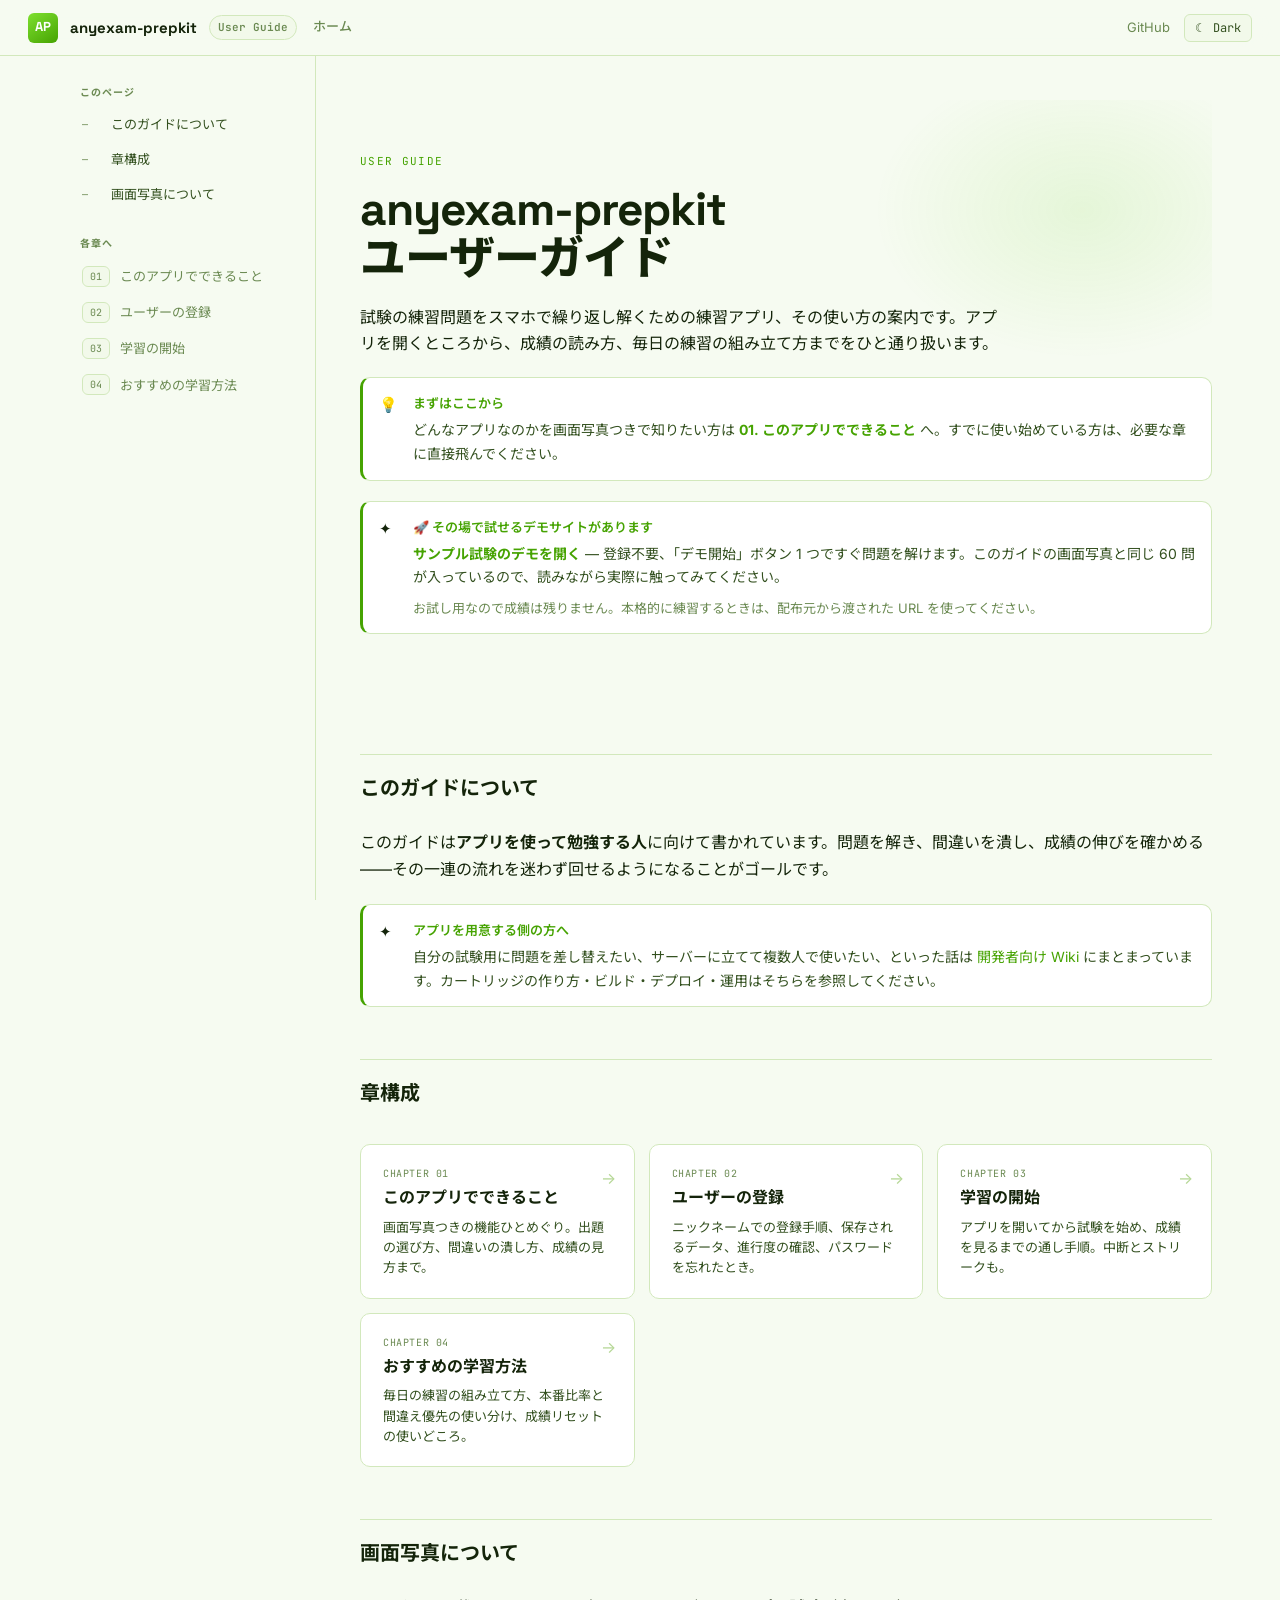
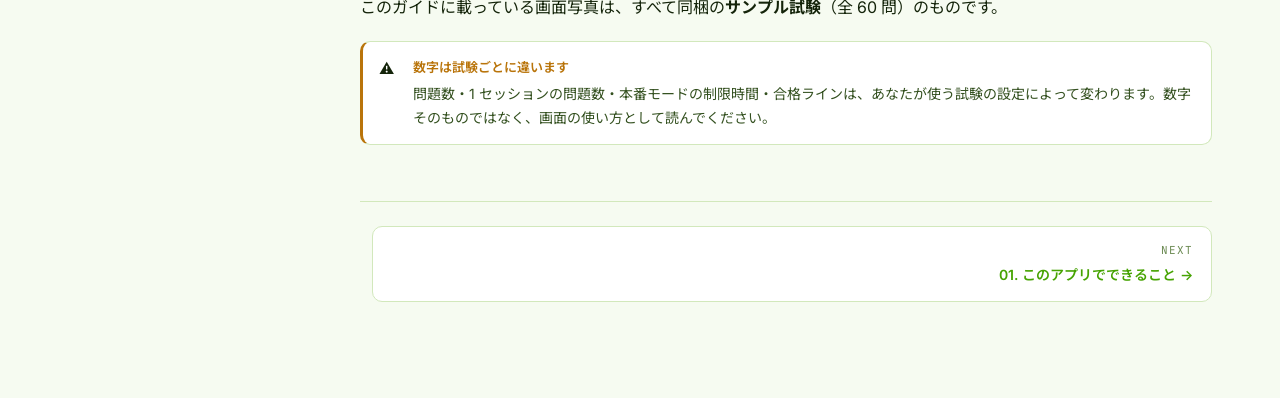
==== commit 56bdee40: "docs: サンプル試験のデモサイトの URL を追記 登録なしで触れる公開デモがあることを、README とユーザーガイドの 目立つ位置に置いた。  - README 冒頭：デモ／ユーザーガイド／W" ====
--- a/docs/user_guide/index.html
+++ b/docs/user_guide/index.html
@@ -60,6 +60,16 @@
             <div class="callout-body">
               <span class="callout-title">まずはここから</span>
               <p>どんなアプリなのかを画面写真つきで知りたい方は <strong><a href="./01_what_you_can_do.html">01. このアプリでできること</a></strong> へ。すでに使い始めている方は、必要な章に直接飛んでください。</p>
+            </div>
+          </div>
+          <div class="callout callout-ok">
+            <span class="callout-icon">✦</span>
+            <div class="callout-body">
+              <span class="callout-title">🚀 その場で試せるデモサイトがあります</span>
+              <p><strong><a href="https://sample-exam-fi6t4ooshq-an.a.run.app/" target="_blank" rel="noopener">サンプル試験のデモを開く</a></strong>
+              — 登録不要、「デモ開始」ボタン 1 つですぐ問題を解けます。このガイドの画面写真と同じ
+              60 問が入っているので、読みながら実際に触ってみてください。</p>
+              <p style="margin-top:8px; font-size:13px; color: var(--muted);">お試し用なので成績は残りません。本格的に練習するときは、配布元から渡された URL を使ってください。</p>
             </div>
           </div>
         </div>
